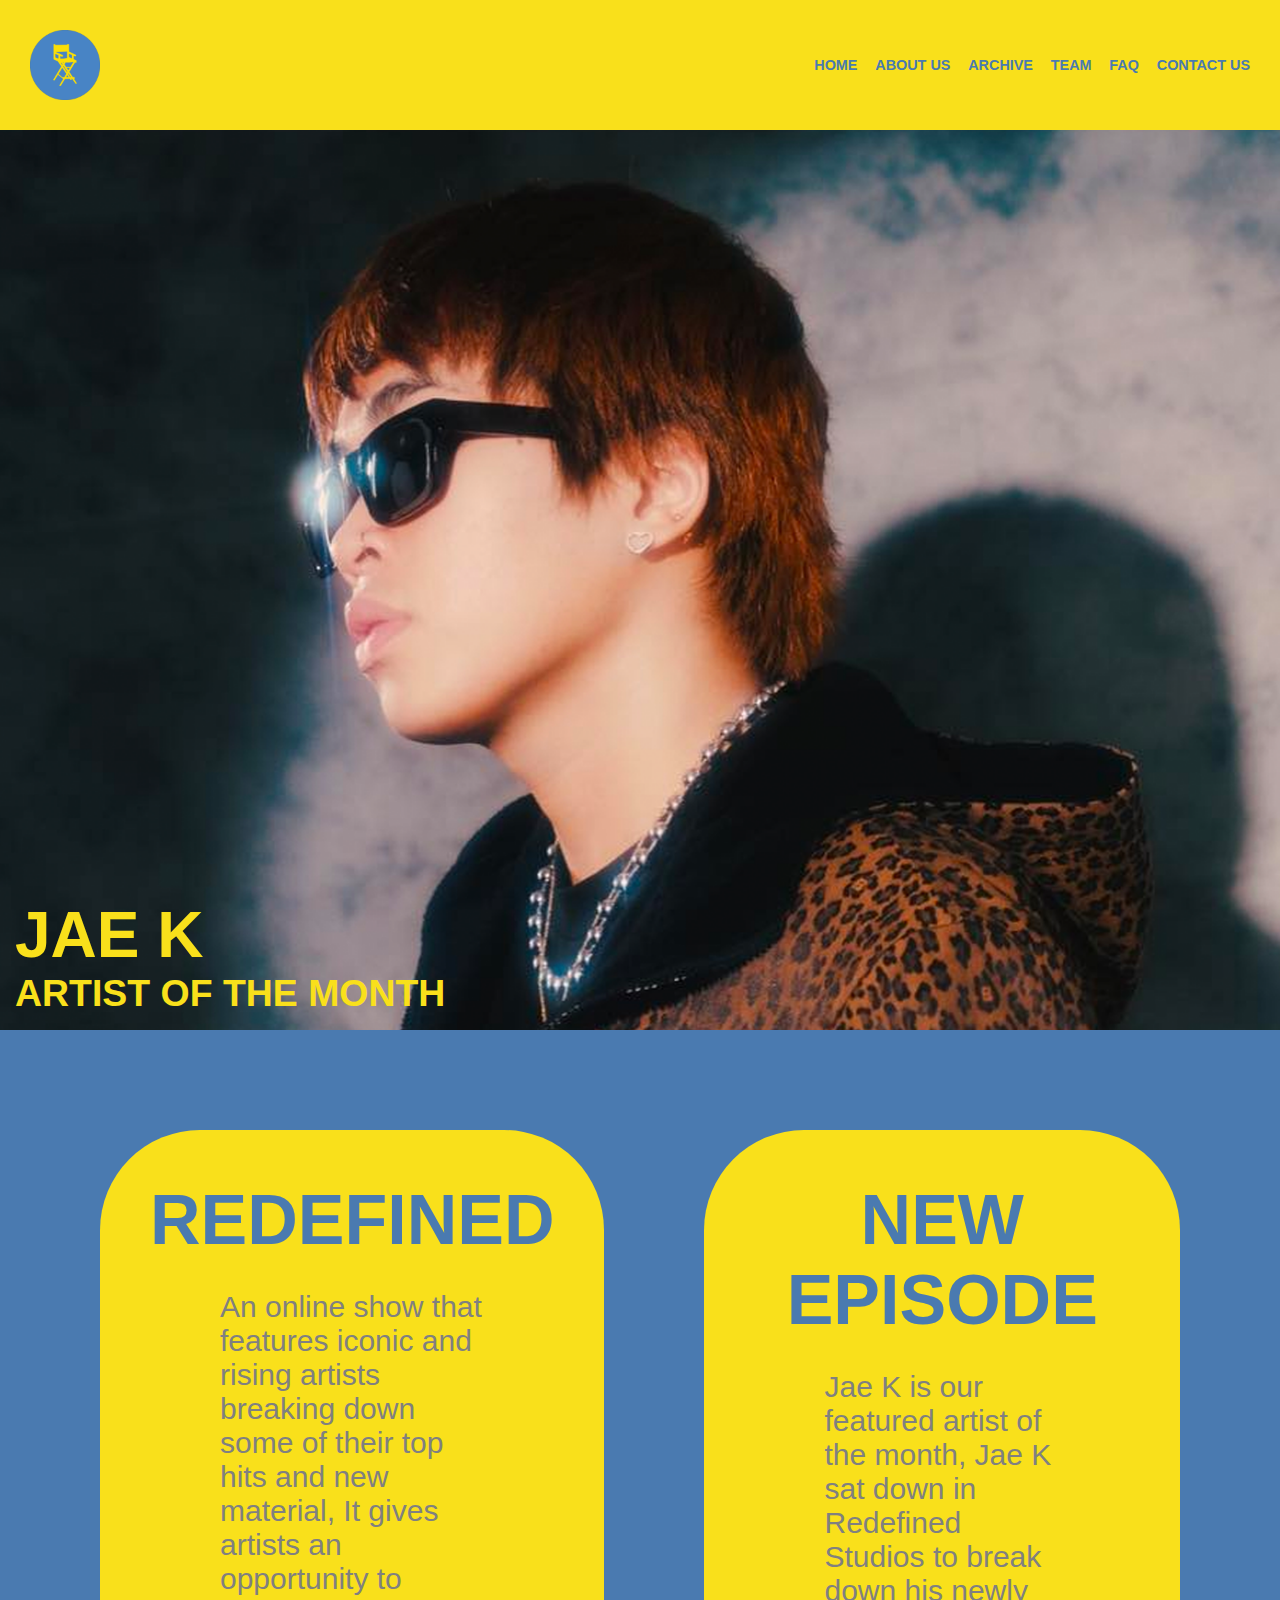
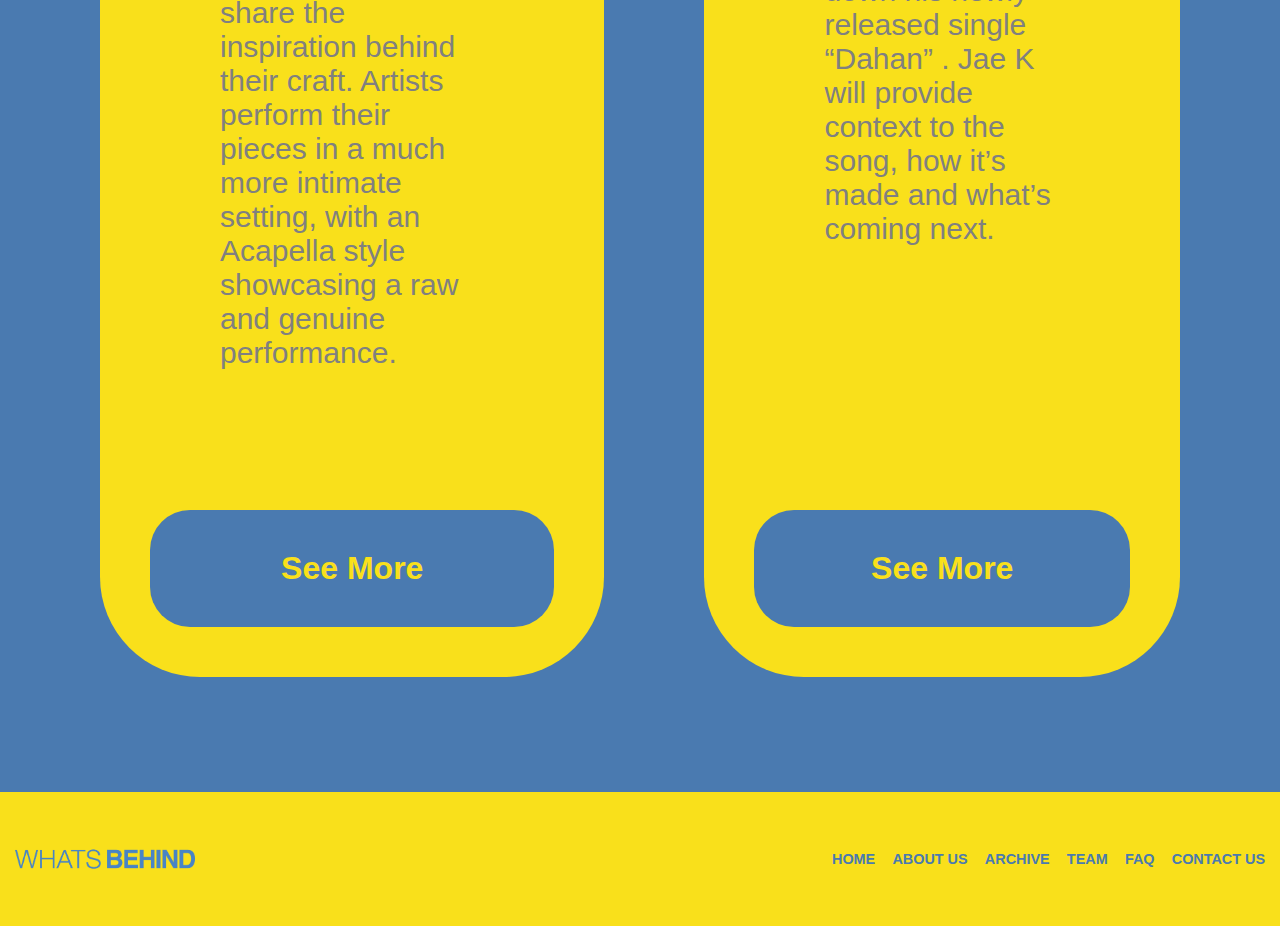
==== index.html @ ee16f79c "home page" ====
<!DOCTYPE html>
<html lang="en">
<head>
    <meta charset="UTF-8">
    <meta http-equiv="X-UA-Compatible" content="IE=edge">
    <meta name="viewport" content="width=device-width, initial-scale=1.0">
    <title>Document</title>
    <link rel="stylesheet" href="style.css">
</head>
<body>
    <div id="nav">
        <div id="nav-left">
            <label for="menu-toggle">
                <img src="img/options.png" id="ham-menu"/>
            </label>
            <img src="img/logo.png" id="logo"/>
        </div>
        <input type="checkbox" id="menu-toggle" style="display: none;"/>

        <div id="nav-right">
            <a href="#">HOME</a>
            <a href="#">ABOUT US</a>
            <a href="#">ARCHIVE</a>
            <a href="#">TEAM</a>
            <a href="#">FAQ</a>
            <a href="#">CONTACT US</a>
        </div>
    </div>

    <a style="text-decoration: none;" href="https://www.facebook.com/jaeklovesyou" id="hero-section">
        <span>
            <h1>JAE K</h1>
            <h3>ARTIST OF THE MONTH</h3>
        </span>
    </a>

    <div id="about">
        <div class="card">
            <section>
                <h1>REDEFINED</h1>
                <p>An online show that features iconic and rising artists breaking down some of their top hits and new material, It gives artists an opportunity to share the inspiration behind their craft. Artists perform their pieces in a much more intimate setting, with an Acapella style showcasing a raw and genuine performance.</p>
            </section>
            <section>
                <a href="https://www.youtube.com/channel/UCvxVta84UwdC-y16377bdNA/videos">See More</a>
            </section>
        </div>
        <div class="card">
            <section>
                <h1>NEW EPISODE</h1>
                <p>Jae K is our featured artist of the month, Jae K sat down in Redefined Studios to break down his newly released single “Dahan” . Jae K will provide context to the song, how it’s made and what’s coming next.</p>
            </section>
            <section>
                <a href="https://www.youtube.com/watch?v=Ah_amsd7gFQ&t=272s&ab_channel=What%27sBehind">See More</a>
            </section>
        </div>
    </div>

    <footer>
        <img src="img/textlogo.png" id="footer-logo">
        
        <span>
            <a href="#">HOME</a>
            <a href="#">ABOUT US</a>
            <a href="#">ARCHIVE</a>
            <a href="#">TEAM</a>
            <a href="#">FAQ</a>
            <a href="#">CONTACT US</a>
        </span>
    </footer>
</body>
</html>
---- style.css ----
*{
    padding : 0;
    margin : 0;
    box-sizing: border-box;
    font-family: Helvetica, sans-serif;
}

:root{
    --blue: #4a7ab0;
    --yellow : #f9e01b
}

#nav{
    display: flex;
    flex-direction: column;
    background-color: var(--yellow);
    padding: 30px;
    align-items: center;
}

#nav-left{
    width: 100%;
    height: 70px;
    position: relative;
}

#logo{
    width: 70px;
    position: absolute;
    left: 50%;
    top:50%;
    transform: translate(-50%,-50%);
}

#ham-menu{
    width: 30px;
    position: absolute;
    top:50%;
    transform: translate(0%,-50%);
    cursor: pointer;
}

#nav-right{
    margin-top: 15px;
    display: none;
    flex-direction: column;
    text-align: center;
    gap : 5px
}

#nav-right a{
    text-decoration: none;
    font-size: .9em;
    margin-left: .8rem;
    font-weight: bold;
    color : var(--blue);
}

#menu-toggle:checked + #nav-right{
    display: flex;
}

#hero-section{
    height: 300px;
    display: flex;
    align-items: end;
    padding : 15px;
    background: url(img/jaekwb.png) no-repeat;
    background-size: cover;
    background-position: center;
}

#hero-section h1,
#hero-section h3{
    color : var(--yellow);
}

#about{
    background-color: var(--blue);
    padding : 15px;
    display: flex;
    gap : 15px;
    flex-direction: column;
}
.card{
    flex : 1;
    margin-bottom: 15px;
    border-radius: 20px;
    padding : 15px;
    background-color: var(--yellow);
    display: flex;
    flex-direction: column;
    justify-content: space-between;
}

.card h1{
    color : var(--blue);
    text-align: center;
    margin-bottom: 20px;
    font-size: 70px;
}

.card p{
    color : gray;
    font-size: 30px;
    padding: 10px 70px 10px 70px !important;
}

.card a{
    text-decoration: none;
    padding : 20px 50px;
    background-color: var(--blue);
    color : var(--yellow);
    font-weight: bold;
    display: block;
    border-radius: 20px;
}

.card section:nth-child(2){
    display: flex;
    justify-content: center;
    margin-top: 30px;
}

#about > section{
    display: inline-block;
    height: 100%;
}

footer{
    padding : 50px 15px 50px 15px;
    background-color: var(--yellow);
    display: flex;
    justify-content: center;
    align-items: center;
}

#footer-logo{
    width: 180px;
    
}

footer span a{
    text-decoration: none;
    font-size: .9em;
    margin-left: .8rem;
    font-weight: bold;
    color : var(--blue);
    display: none;
}

@media only screen and (max-width: 600px) {
    #logo{
        width: 60px !important;
    }

    .card h1{
        color : var(--blue);
        text-align: center;
        margin-bottom: 20px;
        padding-top: 10px;
        font-size: 40px;
        font-weight: 800 !important;
    }
    
    .card p{
        color : gray;
        font-size: 20px;
        padding: 5px 30px 5px 30px !important;
    }

    .card a{
        text-decoration: none;
        padding : 25px 100px;
        background-color: var(--blue);
        color : var(--yellow);
        font-weight: bold;
        display: block;
        border-radius: 20px;
        font-size: 18px;
    }
  }

@media only screen and (min-width: 600px) {
    #nav-left > label{
        display: none;
    }
    #logo{
        position: unset;
        transform : unset;
    }
    #nav{
        flex-direction: unset;
        justify-content: space-between;
        align-items: center;
    }
    #nav-right{
        display: flex;
        flex-direction: unset;
        width: 100%;
        align-items: center;
        justify-content: end;
        margin: unset;
    }

    #hero-section{
        height: 100vh;
    }

    #about{
        flex-direction: unset;
    }

    footer{
        justify-content: space-between;
    }

    footer span a{
        display: unset;
    }
}

@media only screen and (min-width: 1200px){
    #hero-section{
        font-size: 2em;
    }
    .card{
        font-size: 2em;
        padding :30px;
        border-radius: 100px;
    }
    #about {
        gap : 100px;
        padding : 100px;
    }
    .card {
        padding : 50px;
    }
    .card a{
        margin-top: 100px;
        width: 100%;
        text-align: center;
        padding : 40px;
        border-radius: 40px;
    }
}
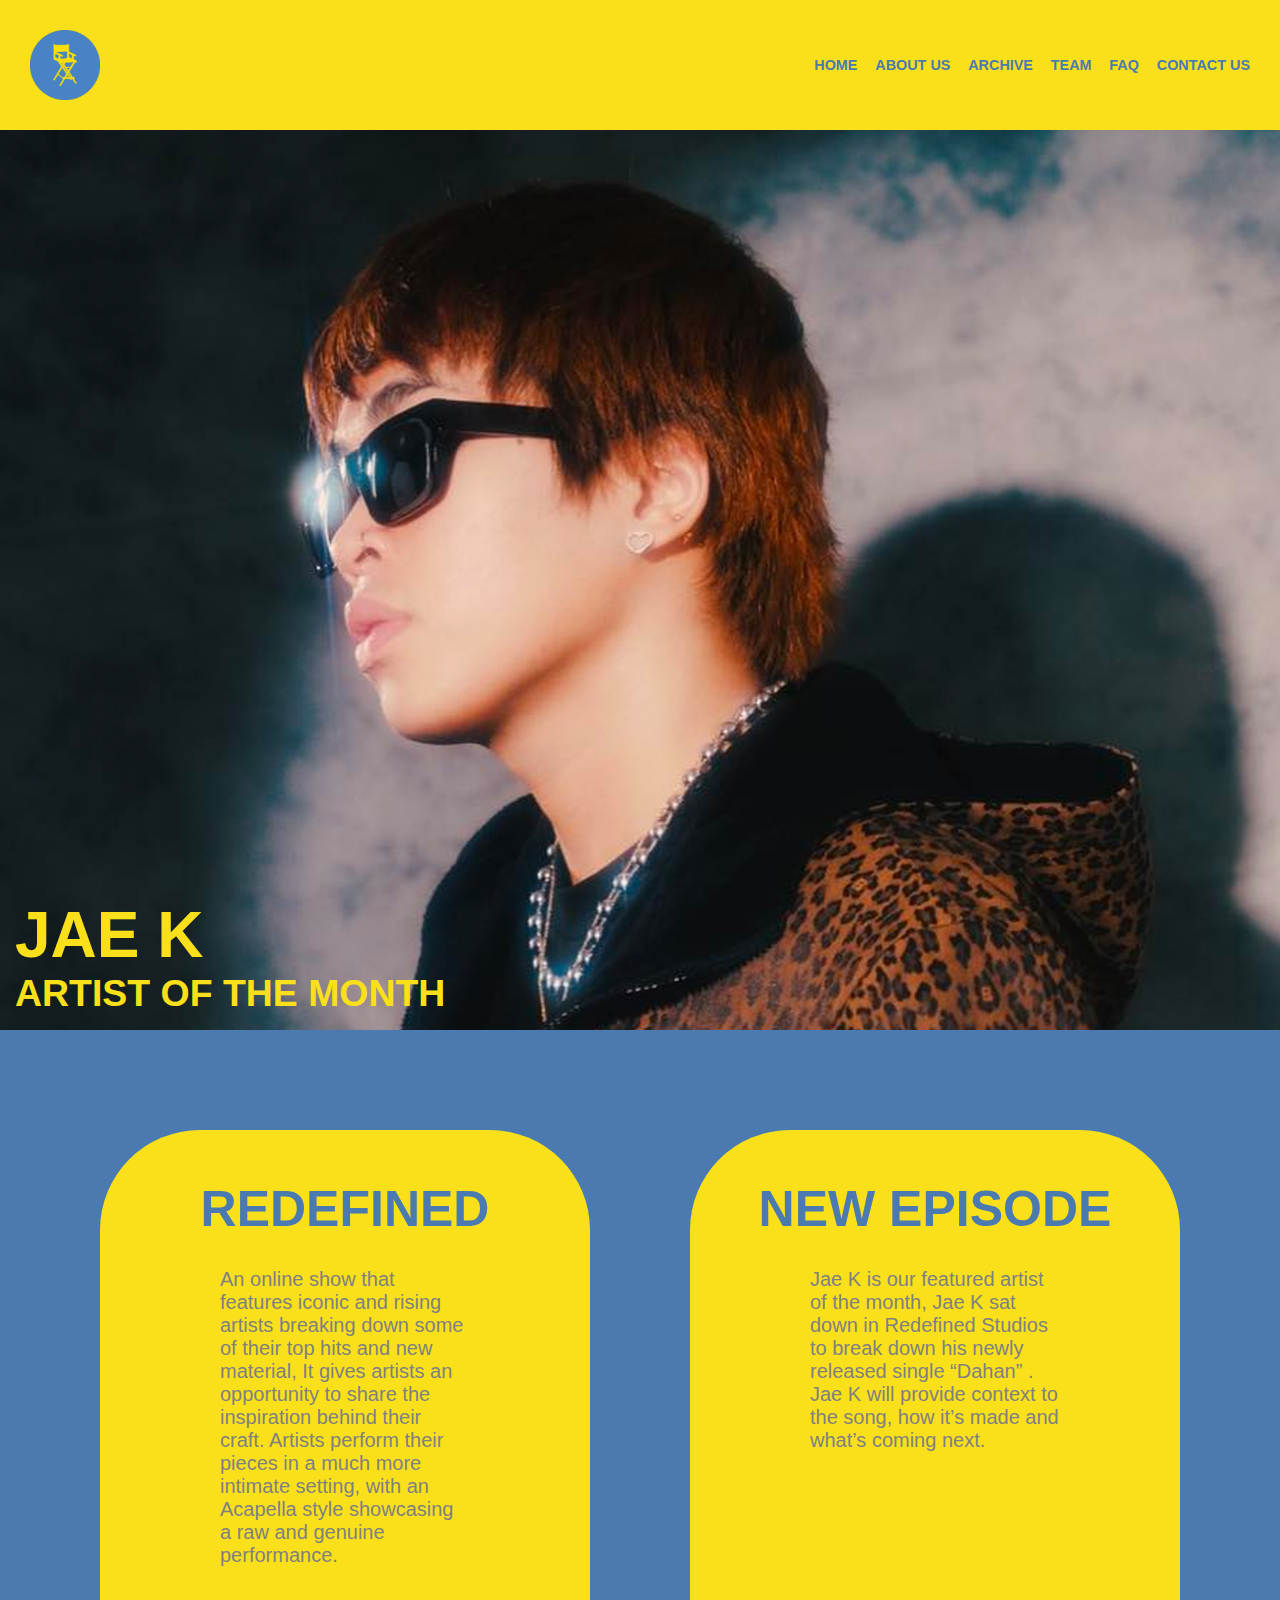
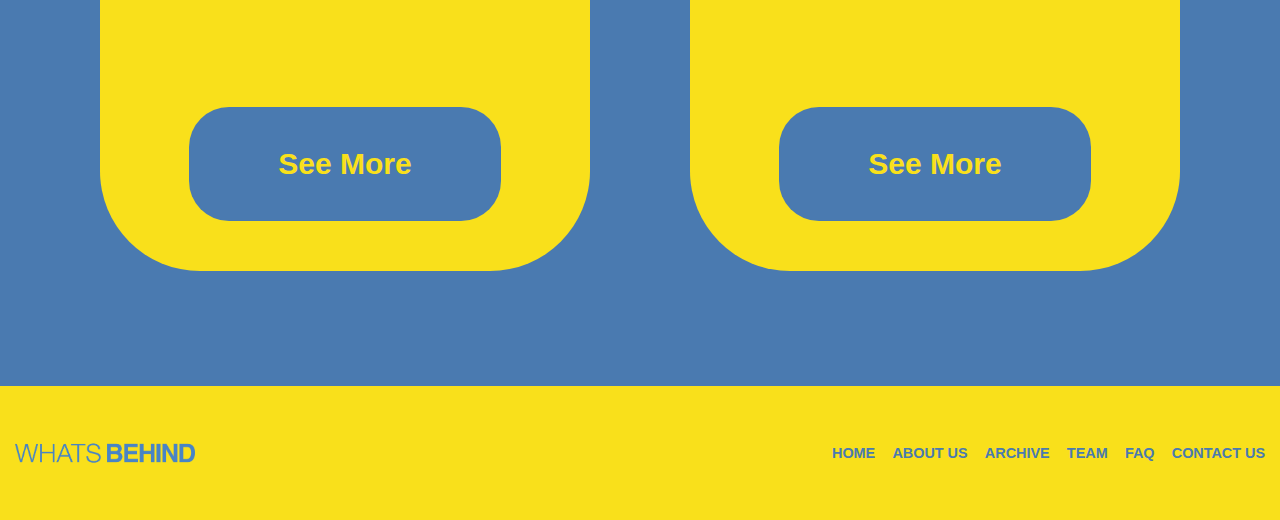
==== commit 13712f39: "about us page" ====
--- a/index.html
+++ b/index.html
@@ -4,7 +4,8 @@
     <meta charset="UTF-8">
     <meta http-equiv="X-UA-Compatible" content="IE=edge">
     <meta name="viewport" content="width=device-width, initial-scale=1.0">
-    <title>Document</title>
+    <title>WHATSBEHIND</title>
+    <link rel="icon" type="image/x-icon" href="img/logo.png">
     <link rel="stylesheet" href="style.css">
 </head>
 <body>
@@ -18,8 +19,8 @@
         <input type="checkbox" id="menu-toggle" style="display: none;"/>
 
         <div id="nav-right">
-            <a href="#">HOME</a>
-            <a href="#">ABOUT US</a>
+            <a href="index.html">HOME</a>
+            <a href="views/about.html">ABOUT US</a>
             <a href="#">ARCHIVE</a>
             <a href="#">TEAM</a>
             <a href="#">FAQ</a>
@@ -59,8 +60,8 @@
         <img src="img/textlogo.png" id="footer-logo">
         
         <span>
-            <a href="#">HOME</a>
-            <a href="#">ABOUT US</a>
+            <a href="index.html">HOME</a>
+            <a href="views/about.html">ABOUT US</a>
             <a href="#">ARCHIVE</a>
             <a href="#">TEAM</a>
             <a href="#">FAQ</a>
--- a/style.css
+++ b/style.css
@@ -97,13 +97,13 @@
     color : var(--blue);
     text-align: center;
     margin-bottom: 20px;
-    font-size: 70px;
+    font-size: 50px;
 }
 
 .card p{
     color : gray;
-    font-size: 30px;
     padding: 10px 70px 10px 70px !important;
+    font-size: 20px;
 }
 
 .card a{
@@ -114,6 +114,7 @@
     font-weight: bold;
     display: block;
     border-radius: 20px;
+    font-size: 30px;
 }
 
 .card section:nth-child(2){
@@ -149,6 +150,28 @@
     display: none;
 }
 
+/* ABOUT PAGE */
+
+#about-section{
+    height: 300px;
+    display: flex;
+    align-items: end;
+    padding : 15px;
+    background: url(img/wbteam.png) no-repeat;
+    background-size: cover;
+    background-position: center;
+}
+
+#about-section h1,
+#about-section h3{
+    color : var(--yellow);
+}
+
+.card #wblogo{
+    width: 300px !important;
+}
+
+
 @media only screen and (max-width: 600px) {
     #logo{
         width: 60px !important;
@@ -159,14 +182,14 @@
         text-align: center;
         margin-bottom: 20px;
         padding-top: 10px;
-        font-size: 40px;
+        font-size: 35px;
         font-weight: 800 !important;
     }
     
     .card p{
         color : gray;
         font-size: 20px;
-        padding: 5px 30px 5px 30px !important;
+        padding: 2px 20px 5px 20px !important;
     }
 
     .card a{
@@ -179,6 +202,22 @@
         border-radius: 20px;
         font-size: 18px;
     }
+
+    #about{
+        padding : 30px !important;
+    }
+
+    /* about us page */
+
+    .about-card p{
+        text-align: center !important;
+        font-size: 14px !important;
+        padding: 5px !important;
+    }
+
+    .card #wblogo{
+        width: 200px !important;
+    }
   }
 
 @media only screen and (min-width: 600px) {
@@ -218,6 +257,12 @@
     footer span a{
         display: unset;
     }
+
+    /* ABOUT PAGE */
+
+    #about-section{
+        height: 100vh;
+    }
 }
 
 @media only screen and (min-width: 1200px){
@@ -225,8 +270,8 @@
         font-size: 2em;
     }
     .card{
-        font-size: 2em;
-        padding :30px;
+        font-size: 1em;
+        padding: 30px;
         border-radius: 100px;
     }
     #about {
@@ -238,9 +283,19 @@
     }
     .card a{
         margin-top: 100px;
-        width: 100%;
+        width: 80%;
         text-align: center;
         padding : 40px;
         border-radius: 40px;
     }
+
+    /* ABOUT PAGE */
+
+    #about-section{
+        font-size: 2em;
+    }
+
+    .about-card p{
+        text-align: center !important;
+    }
 }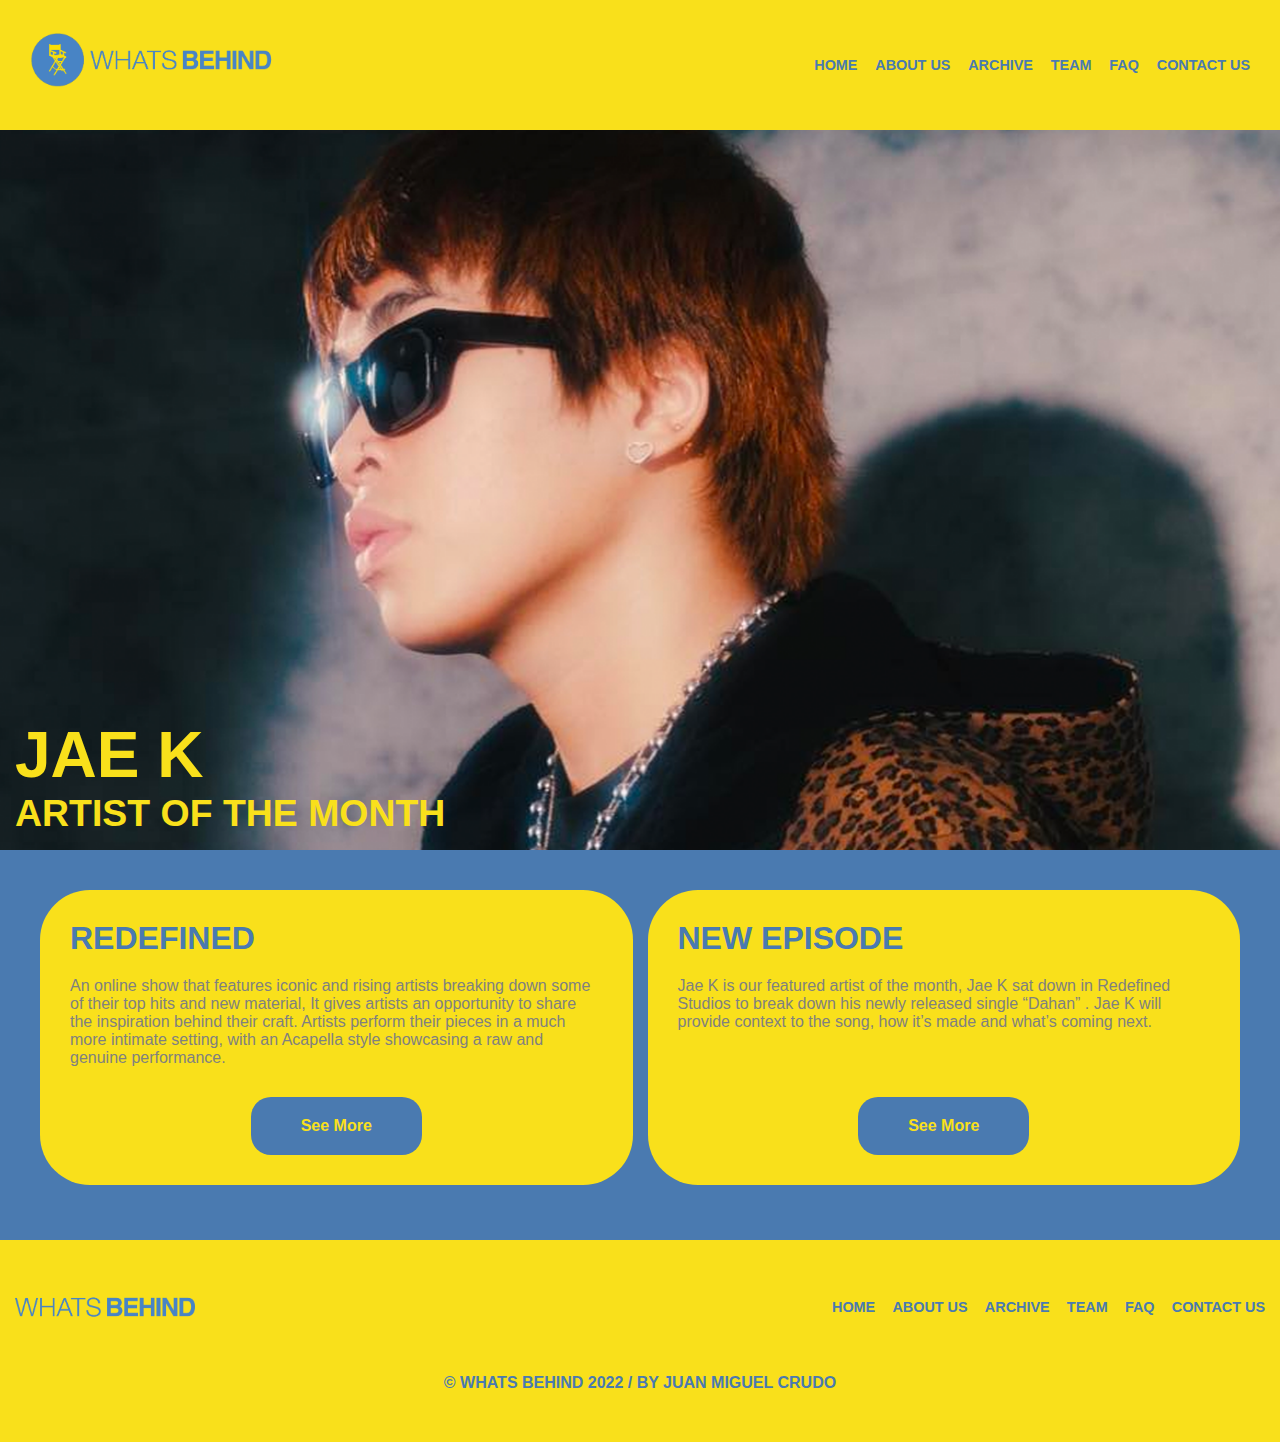
==== commit 4fc280a1: "finish all on the revision list" ====
--- a/index.html
+++ b/index.html
@@ -4,9 +4,9 @@
     <meta charset="UTF-8">
     <meta http-equiv="X-UA-Compatible" content="IE=edge">
     <meta name="viewport" content="width=device-width, initial-scale=1.0">
-    <title>WHATSBEHIND</title>
+    <title>WHAT'S BEHIND</title>
     <link rel="icon" type="image/x-icon" href="img/logo.png">
-    <link rel="stylesheet" href="style.css">
+    <link rel="stylesheet" href="css/style.css">
 </head>
 <body>
     <div id="nav">
@@ -14,17 +14,18 @@
             <label for="menu-toggle">
                 <img src="img/options.png" id="ham-menu"/>
             </label>
-            <img src="img/logo.png" id="logo"/>
+            <img src="img/logo.png" id="logomobile"/>
+            <img src="img/logoweb.png" id="logoweb"/>
         </div>
         <input type="checkbox" id="menu-toggle" style="display: none;"/>
 
         <div id="nav-right">
             <a href="index.html">HOME</a>
-            <a href="views/about.html">ABOUT US</a>
-            <a href="#">ARCHIVE</a>
-            <a href="#">TEAM</a>
-            <a href="#">FAQ</a>
-            <a href="#">CONTACT US</a>
+            <a href="about.html">ABOUT US</a>
+            <a href="archive.html">ARCHIVE</a>
+            <a href="team.html">TEAM</a>
+            <a href="faq.html">FAQ</a>
+            <a href="contact.html">CONTACT US</a>
         </div>
     </div>
 
@@ -61,12 +62,15 @@
         
         <span>
             <a href="index.html">HOME</a>
-            <a href="views/about.html">ABOUT US</a>
-            <a href="#">ARCHIVE</a>
-            <a href="#">TEAM</a>
-            <a href="#">FAQ</a>
-            <a href="#">CONTACT US</a>
+            <a href="about.html">ABOUT US</a>
+            <a href="archive.html">ARCHIVE</a>
+            <a href="team.html">TEAM</a>
+            <a href="faq.html">FAQ</a>
+            <a href="contact.html">CONTACT US</a>
         </span>
     </footer>
+    <div class="footer2">
+        © WHATS BEHIND 2022 / BY JUAN MIGUEL CRUDO
+    </div>
 </body>
 </html>--- a/css/style.css
+++ b/css/style.css
@@ -0,0 +1,842 @@
+*{
+    padding : 0;
+    margin : 0;
+    box-sizing: border-box;
+    font-family: Helvetica, sans-serif;
+}
+
+:root{
+    --blue: #4a7ab0;
+    --yellow : #f9e01b
+}
+
+::-webkit-scrollbar {
+    width: 10px;
+}
+  
+
+::-webkit-scrollbar-track {
+    background: #f1f1f1; 
+    border-radius: 10px;
+}
+   
+::-webkit-scrollbar-thumb {
+    background: var(--blue); 
+    border-radius: 10px;
+}
+  
+::-webkit-scrollbar-thumb:hover {
+    background: #30527a; 
+}
+
+.text-blue{
+    color: var(--blue);
+}
+
+.bg-blue{
+    background-color: var(--blue);
+}
+
+#nav{
+    display: flex;
+    flex-direction: column;
+    background-color: var(--yellow);
+    padding: 30px;
+    align-items: center;
+}
+
+#nav-left{
+    width: 100%;
+    height: 70px;
+    position: relative;
+}
+
+#logoweb{
+    width: 40%;
+    position: absolute;
+    left: 50%;
+    top:50%;
+    transform: translate(-50%,-50%);
+}
+
+#logomobile{
+    display: none;
+}
+
+#ham-menu{
+    width: 30px;
+    position: absolute;
+    top:50%;
+    transform: translate(0%,-50%);
+    cursor: pointer;
+}
+
+#nav-right{
+    margin-top: 15px;
+    display: none;
+    flex-direction: column;
+    text-align: center;
+    gap : 5px
+}
+
+#nav-right a{
+    text-decoration: none;
+    font-size: .9em;
+    margin-left: .8rem;
+    font-weight: bold;
+    color : var(--blue);
+}
+
+#menu-toggle:checked + #nav-right{
+    display: flex;
+}
+
+#hero-section{
+    height: 300px;
+    display: flex;
+    align-items: end;
+    padding : 15px;
+    background: url(../img/jaekwb.png) no-repeat;
+    background-size: cover;
+    background-position: center;
+}
+
+#hero-section h1,
+#hero-section h3{
+    color : var(--yellow);
+}
+
+#about{
+    background-color: var(--blue);
+    padding : 15px;
+    display: flex;
+    gap : 15px;
+    flex-direction: column;
+}
+
+#about-team{
+    background-color: var(--blue);
+    padding : 15px;
+    display: flex;
+    gap : 15px;
+    flex-direction: column;
+}
+.card{
+    flex : 1;
+    margin-bottom: 15px;
+    border-radius: 20px;
+    padding : 15px;
+    background-color: var(--yellow);
+    display: flex;
+    flex-direction: column;
+    justify-content: space-between;
+}
+
+.card h1{
+    color : var(--blue);
+    text-align: left;
+    margin-bottom: 20px;
+    white-space: nowrap;
+}
+
+.card p{
+    color : gray;
+}
+
+.card a{
+    text-decoration: none;
+    padding : 20px 50px;
+    background-color: var(--blue);
+    color : var(--yellow);
+    font-weight: bold;
+    display: block;
+    border-radius: 20px;
+}
+
+.card section:nth-child(2){
+    display: flex;
+    justify-content: center;
+    margin-top: 30px;
+}
+
+#about > section{
+    display: inline-block;
+    height: 100%;
+}
+
+#about-team > section{
+    display: inline-block;
+    height: 100%;
+}
+
+footer{
+    padding : 50px 15px 50px 15px;
+    background-color: var(--yellow);
+    display: flex;
+    justify-content: center;
+    align-items: center;
+}
+
+#footer-logo{
+    width: 180px;
+    
+}
+
+footer span a{
+    text-decoration: none;
+    font-size: .9em;
+    margin-left: .8rem;
+    font-weight: bold;
+    color : var(--blue);
+    display: none;
+}
+
+/* ABOUT PAGE */
+
+#about-section{
+    height: 300px;
+    display: flex;
+    align-items: end;
+    padding : 15px;
+    background: url(../img/wbteam.png) no-repeat;
+    background-size: cover;
+    background-position: center;
+}
+
+#about-section h1,
+#about-section h3{
+    color : var(--yellow);
+}
+
+.about-card section a{
+    text-decoration: none;
+    padding : 20px 50px;
+    background-color: var(--blue);
+    color : var(--yellow);
+    font-weight: bold;
+    display: block;
+    border-radius: 20px;
+}
+
+.about-card p{
+    padding: 10px;
+}
+
+.card #wblogo{
+    width: 300px !important;
+}
+
+/* faq page */
+
+#faq{
+    background-color: var(--blue);
+    padding : 50px;
+}
+
+.faq-card{
+    margin-bottom: 15px;
+    border-radius: 20px;
+    padding : 15px;
+    background-color: var(--yellow);
+}
+
+.faq-card h1{
+    color : var(--blue);
+    text-align: center;
+    font-size: 40px;
+    padding: 10px !important;
+}
+
+.faq-card p{
+    color : gray;
+    padding: 10px 70px 10px 70px !important;
+    font-size: 20px;
+}
+
+#faq-section{
+    height: 300px;
+    display: flex;
+    align-items: end;
+    padding : 15px;
+    background: url(../img/faqpic.png) no-repeat;
+    background-size: cover;
+    background-position: center;
+}
+
+/* team page */
+
+#team{
+    background-color: var(--blue);
+    padding : 50px 50px 0px 50px;
+}
+
+.team-card{
+    margin-bottom: 15px;
+    border-radius: 20px;
+    background-color: var(--yellow);
+    padding: 20px !important;
+}
+
+.team-card h1{
+    color : var(--blue);
+    text-align: center;
+    font-size: 40px;
+    padding: 10px !important;
+    white-space: nowrap;
+}
+
+#team h5{
+    font-size: 30px;
+    color: var(--blue);
+}
+
+#team p{
+    color : gray;
+    font-size: 20px;
+}
+
+.team-card p{
+    color : gray;
+    font-size: 20px;
+}
+
+.card-team .team-details{
+    display: flex !important;
+    align-items: center !important;
+    justify-content: center !important;
+}
+
+.card-contact .team-details{
+    display: flex !important;
+    align-items: center !important;
+    justify-content: center !important;
+}
+
+#team .team-details{
+    display: flex !important;
+    align-items: center !important;
+    justify-content: center !important;
+}
+
+.card-team .team-details h5{
+    font-size: 30px;
+    color: var(--blue);
+}
+
+.card-contact .team-details h5{
+    font-size: 30px;
+    color: var(--blue);
+}
+
+#team .team-details #hp  {
+    width: 250px;
+    height: 250px;
+}
+
+.card-team .team-details #hp  {
+    width: 250px;
+    height: 250px;
+}
+
+.card-team .team-details #hp1  {
+    width: 250px;
+    height: 250px;
+}
+
+.card-team{
+    flex : 1;
+    margin-bottom: 15px;
+    border-radius: 20px;
+    padding : 15px;
+    background-color: var(--yellow);
+    display: flex;
+    flex-direction: column;
+    justify-content: space-between;
+}
+
+.card-team h1{
+    color : var(--blue);
+    text-align: left;
+    margin-bottom: 20px;
+    white-space: nowrap;
+}
+
+.card-team p{
+    color : gray;
+}
+
+.card-team a{
+    text-decoration: none;
+    padding : 20px 50px;
+    background-color: var(--blue);
+    color : var(--yellow);
+    font-weight: bold;
+    display: block;
+    border-radius: 20px;
+}
+
+.card-team section:nth-child(2){
+    display: flex;
+    justify-content: center;
+    margin-top: 30px;
+}
+
+/* Contact page */
+
+.social-card{
+    margin-bottom: 15px;
+    border-radius: 20px;
+    padding : 15px;
+    background-color: var(--yellow);
+    display: flex;
+    justify-content: center !important;
+}
+
+.social-card .social-details .social-links{
+    display: flex !important;
+    align-items: center !important;
+}
+
+.social-card .social-details .social-links .social-logo #hp  {
+    width: 100px;
+    height: 100px;
+}
+
+.social-card .social-details .social-links .social-text a{
+    font-size: 30px;
+    font-weight: bold;
+    text-decoration: none !important;
+    color: var(--blue);
+}
+
+
+.social-text{
+    padding-left: 100px;
+}
+
+
+.social-logo{
+    padding: 10px;
+}
+
+.social-links{
+    padding: 10px;
+}
+
+.social-media{
+    padding: 50px;
+}
+
+.social-media h5{
+    font-size: 30px;
+    color: var(--blue);
+}
+
+.social-icons{
+    padding-top: 10px;
+}
+
+.social-icons .icon i{
+    font-size: 35px !important;
+    padding-right: 10px;
+}
+
+
+.card-contact .team-details #hp  {
+    width: 250px;
+    height: 250px;
+}
+
+.card-contact .team-details #hp1  {
+    width: 250px;
+    height: 250px;
+}
+
+.card-contact{
+    flex : 1;
+    margin-bottom: 15px;
+    border-radius: 20px;
+    padding : 15px;
+    background-color: var(--yellow);
+    display: flex;
+    flex-direction: column;
+    justify-content: space-between;
+}
+
+.card-contact h1{
+    color : var(--blue);
+    text-align: left;
+    margin-bottom: 20px;
+    white-space: nowrap;
+}
+
+.card-contact p{
+    color : gray;
+}
+
+.card-contact a{
+    text-decoration: none;
+    color : var(--blue);
+}
+
+.card-contact section:nth-child(2){
+    display: flex;
+    justify-content: center;
+    margin-top: 30px;
+}
+/* archive page */
+
+.yt-vids{
+    display: flex;
+    justify-content: center !important;
+}
+
+.yt-vid-container{
+    padding: 15px 40px 15px 40px !important; 
+}
+
+.yt-vid-container iframe{
+    width: 320px;
+    height: 240px;
+}
+
+.archive-see-more{
+    display: flex;
+    justify-content: center;
+}
+
+.archive-see-more a{
+    text-align: center !important;
+}
+
+.archive-title{
+    text-align: center !important;
+}
+
+.footer2{
+    background-color: var(--yellow);
+    text-align: center;
+    padding-bottom: 50px !important;
+    color: var(--blue);
+    font-weight: bold;
+}
+
+@media only screen and (max-width: 600px) {
+    #logomobile{
+        display: block;
+        width: 60px !important;
+        position: absolute;
+        left: 50%;
+        top:50%;
+        transform: translate(-50%,-50%);
+    }
+
+    #logoweb{
+        display: none;
+    }
+
+    .card h1{
+        color : var(--blue);
+        text-align: center;
+        margin-bottom: 20px;
+        padding-top: 10px;
+        font-size: 35px;
+        font-weight: 800 !important;
+    }
+    
+    .card p{
+        color : gray;
+        font-size: 20px;
+        padding: 2px 20px 5px 20px !important;
+    }
+
+    .card a{
+        text-decoration: none;
+        padding : 25px 100px;
+        background-color: var(--blue);
+        color : var(--yellow);
+        font-weight: bold;
+        display: block;
+        border-radius: 20px;
+        font-size: 18px;
+        white-space: nowrap;
+    }
+
+    #about{
+        padding : 30px !important;
+    }
+
+    #about-team{
+        padding : 10px 30px 10px 30px !important;
+    }
+
+    /* about us page */
+
+    .about-card p{
+        text-align: center !important;
+        font-size: 14px !important;
+        padding: 5px !important;
+    }
+
+    .card #wblogo{
+        width: 200px !important;
+    }
+
+    /* FAQ page */
+    .faq-card h1{
+        color : var(--blue);
+        text-align: center;
+        font-size: 18px;
+        font-weight: 800 !important;
+    }
+
+    .faq-card p{
+        font-size: 14px !important;
+        padding: 5px !important;
+    }
+
+    /* team page */
+    .card-team h1{
+        color : var(--blue);
+        text-align: center;
+        font-size: 25px;
+        font-weight: 800 !important;
+    }
+
+    .card-team p{
+        font-size: 14px !important;
+        padding: 5px !important;
+        text-align: left;
+    }
+    
+    .card-team .team-details{
+        text-align: center !important;
+        display: block !important;
+        padding-bottom: 25px;
+    }
+    
+    .card-team .team-details h5{
+        font-size: 25px;
+        color: var(--blue);
+        text-align: left;
+        padding: 5px !important;
+    }
+    
+    .card-contact .team-details #hp  {
+        width: 200px;
+        height: 200px;
+    }
+    
+    .card-contact p{
+        font-size: 14px !important;
+        padding: 5px !important;
+        text-align: left;
+    }
+    
+    .card-contact .team-details{
+        text-align: center !important;
+        display: block !important;
+        padding-bottom: 25px;
+    }
+    
+    .card-contact .team-details h5{
+        font-size: 25px;
+        color: var(--blue);
+        text-align: left;
+        padding: 5px !important;
+    }
+    
+    .card-contact .team-details #hp  {
+        width: 200px;
+        height: 200px;
+    }
+
+    .social-links{
+        text-align: left !important;
+    }
+
+    .social-card .social-details .social-links .social-logo #hp  {
+        width: 50px;
+        height: 50px;
+    }
+    
+    .social-card .social-details .social-links .social-text a{
+        font-size: 25px;
+        font-weight: bold;
+        text-decoration: none !important;
+        color: var(--blue);
+    }
+    
+    
+    .social-text{
+        padding-left: 10px;
+    }
+    
+    
+    .social-logo{
+        padding: 10px;
+    }
+    
+    .social-links{
+        padding: 10px;
+    }
+
+    .social-media{
+        padding: 0px;
+    }
+    
+    .social-media h5{
+        font-size: 30px;
+        color: var(--blue);
+    }
+    
+    .social-icons{
+        padding-top: 10px;
+    }
+    
+    .social-icons .icon i{
+        font-size: 25px !important;
+        padding-right: 5px;
+    }
+
+    /* archive page */
+
+    .yt-vids{
+        display: block !important;
+        text-align: center !important;
+    }
+
+    .yt-vid-container{
+        padding: 15px !important;
+    }
+
+    .yt-vid-container iframe{
+        width: 220px;
+        height: 165px;
+    }
+
+    .footer2{
+        font-size: 12px !important;
+    }
+
+  }
+
+@media only screen and (min-width: 600px) {
+    #nav-left > label{
+        display: none;
+    }
+    #logoweb{
+        position: unset;
+        transform : unset;
+    }
+    #logomobile{
+        position: unset;
+        transform : unset;
+    }
+    #nav{
+        flex-direction: unset;
+        justify-content: space-between;
+        align-items: center;
+    }
+    #nav-right{
+        display: flex;
+        flex-direction: unset;
+        width: 100%;
+        align-items: center;
+        justify-content: end;
+        margin: unset;
+    }
+
+    #hero-section{
+        height: 80vh;
+    }
+
+    #about{
+        flex-direction: unset;
+    }
+
+    #about-team{
+        flex-direction: unset;
+    }
+
+    footer{
+        justify-content: space-between;
+    }
+
+    footer span a{
+        display: unset;
+    }
+
+    /* ABOUT PAGE */
+
+    #about-section{
+        height: 80vh;
+    }
+
+    #faq-section{
+        height: 80vh;
+    }
+}
+
+@media only screen and (min-width: 1200px){
+    #hero-section{
+        font-size: 2em;
+    }
+    .card{
+        font-size: 1em;
+        padding: 30px;
+        border-radius: 50px;
+    }
+
+    .card-team {
+        font-size: 1em;
+        padding: 0px;
+        border-radius: 50px;
+    }
+
+    .card-contact {
+        font-size: 1em;
+        padding: 0px;
+        border-radius: 50px;
+    }
+    #about {
+        padding: 40px;
+    }
+
+    #about-team {
+        padding: 10px 50px 10px 50px;
+    }
+
+    /* ABOUT PAGE */
+
+    #about-section{
+        font-size: 2em;
+    }
+
+    .about-card p{
+        text-align: left !important;
+    }
+
+    .about-card section a{
+        margin-top: 50px;
+    }
+
+    /* FAQ page */
+    .faq-card{
+        font-size: .5em !important;
+        padding: 20px !important;
+        border-radius: 100px !important;
+    }
+
+    /* team page */
+    .team-card{
+        font-size: .5em !important;
+        border-radius: 100px !important;
+    }
+
+    /* contact page */
+    .social-card{
+        font-size: .5em !important;
+        border-radius: 100px !important;
+    }
+}